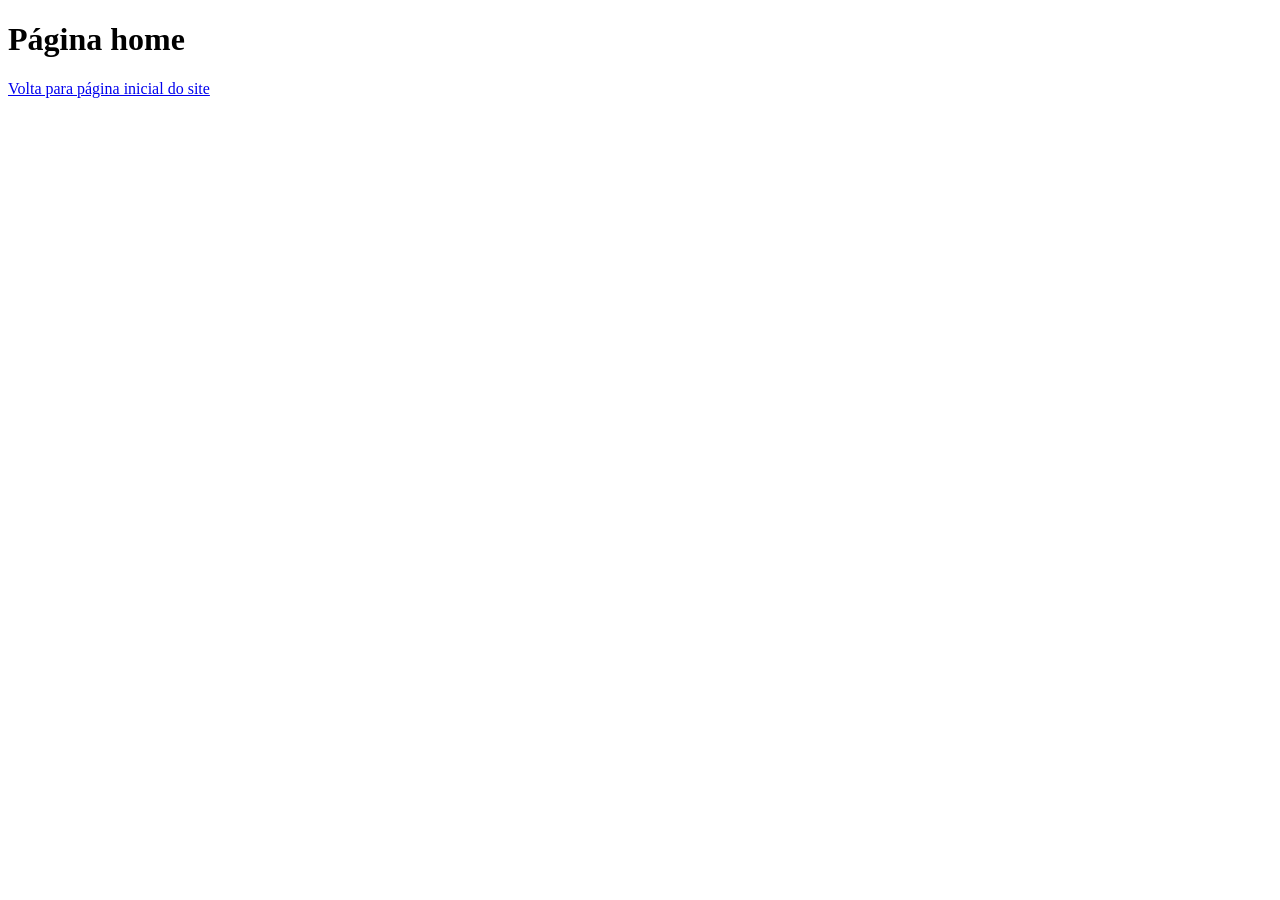
==== index.html @ 1e9fbe18 "Modifiquei o arquivo index.html acrescentado palavra no link venda.hmtl" ====
<!DOCTYPE html>
<html lang="en">
<head>
    <meta charset="UTF-8">
    <meta http-equiv="X-UA-Compatible" content="IE=edge">
    <meta name="viewport" content="width=device-width, initial-scale=1.0">
    <title>Document</title>
</head>
<body>
    <h1>Página home</h1>
    <a href="vendas.html">Volta para página inicial do site</a>
</body>
</html>
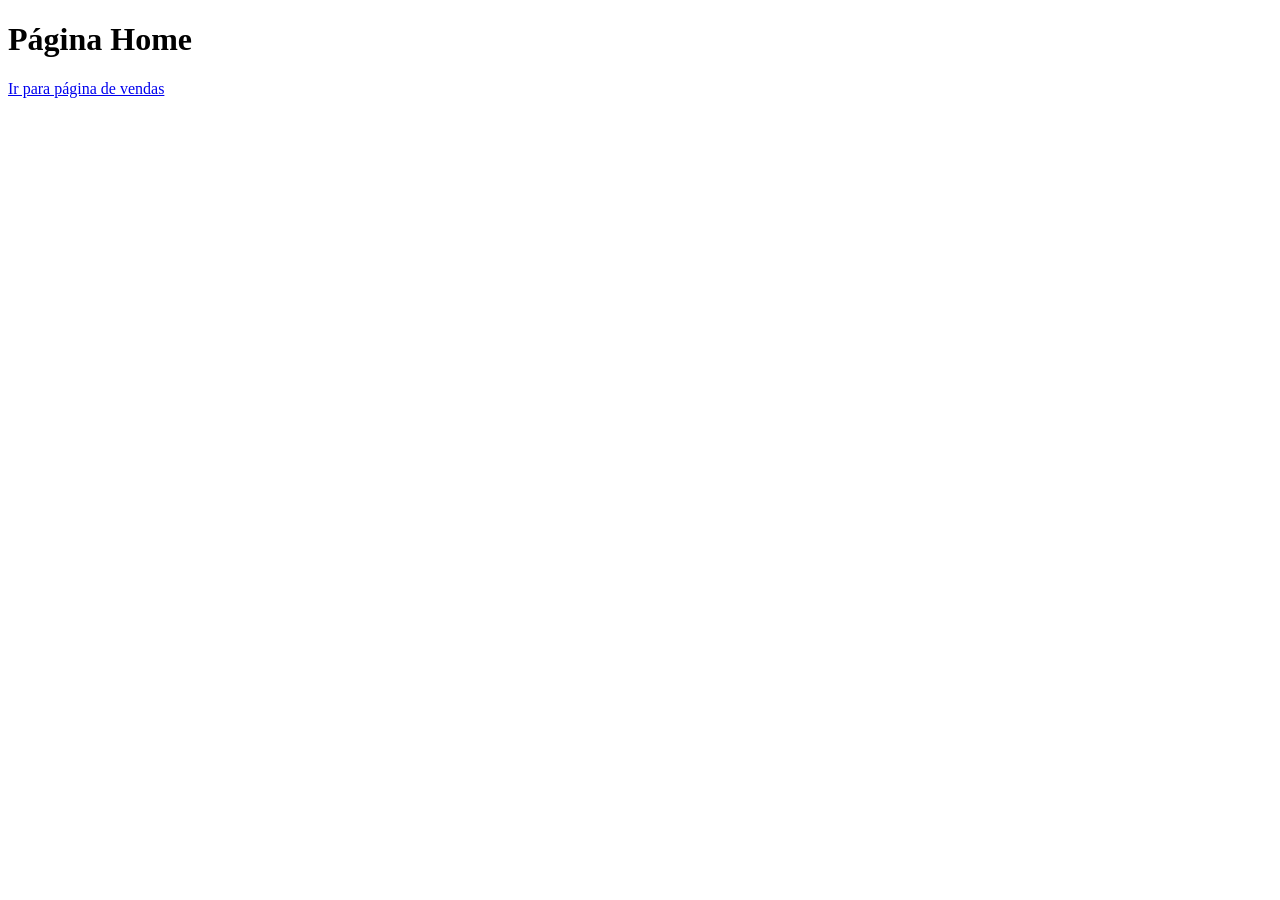
==== commit 9fe9689d: "Criadas páginas index e vendas" ====
--- a/index.html
+++ b/index.html
@@ -2,12 +2,11 @@
 <html lang="en">
 <head>
     <meta charset="UTF-8">
-    <meta http-equiv="X-UA-Compatible" content="IE=edge">
     <meta name="viewport" content="width=device-width, initial-scale=1.0">
     <title>Document</title>
 </head>
 <body>
-    <h1>Página home</h1>
-    <a href="vendas.html">Volta para página inicial do site</a>
+    <h1>Página Home</h1>
+    <a href="vendas.html">Ir para página de vendas</a>
 </body>
 </html>
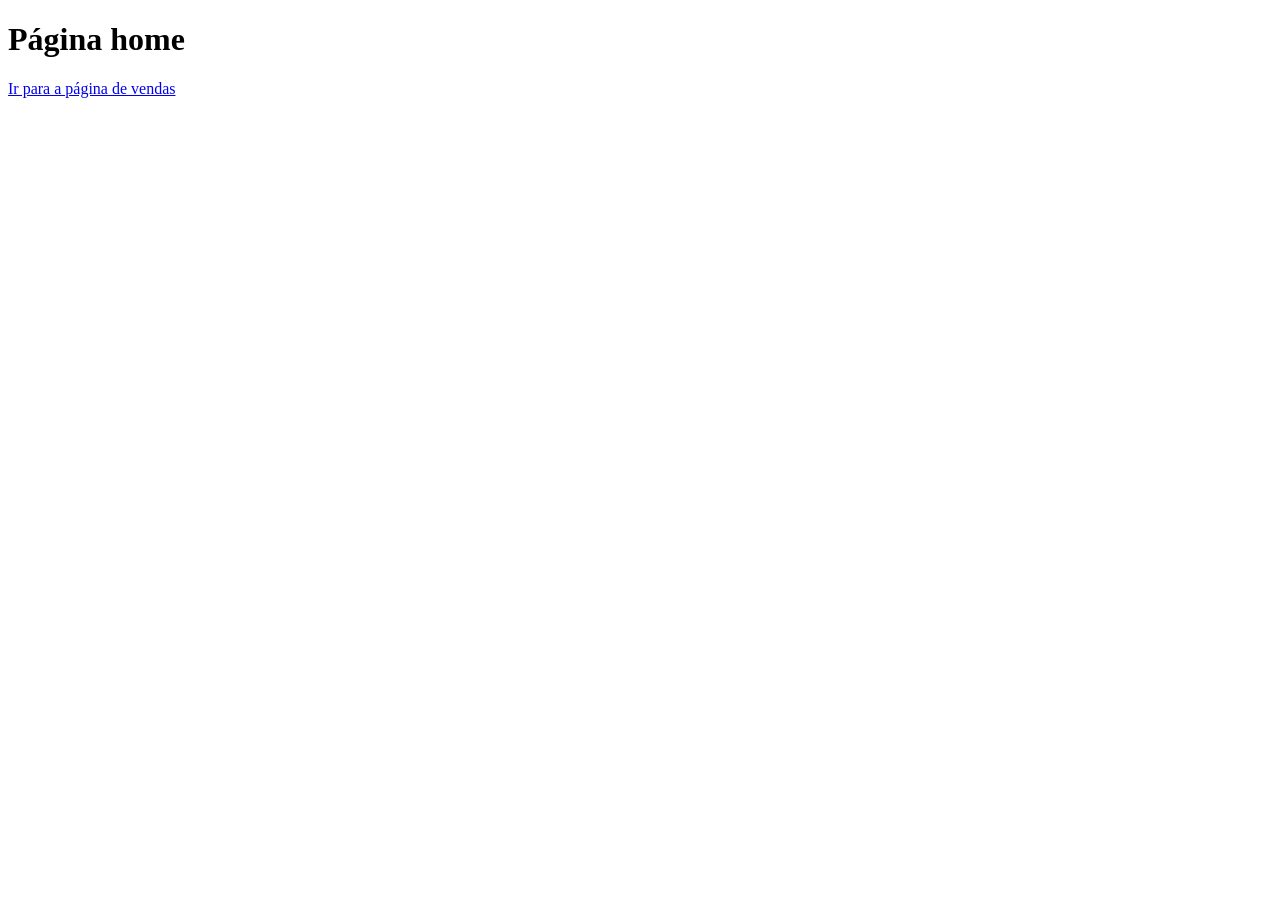
==== commit 6f513c2c: "Criadas páginas index e vendas" ====
--- a/index.html
+++ b/index.html
@@ -3,10 +3,10 @@
 <head>
     <meta charset="UTF-8">
     <meta name="viewport" content="width=device-width, initial-scale=1.0">
-    <title>Document</title>
+    <title>Home</title>
 </head>
 <body>
-    <h1>Página Home</h1>
-    <a href="vendas.html">Ir para página de vendas</a>
+    <h1>Página home</h1>
+    <a href="vendas.html">Ir para a página de vendas</a>
 </body>
 </html>
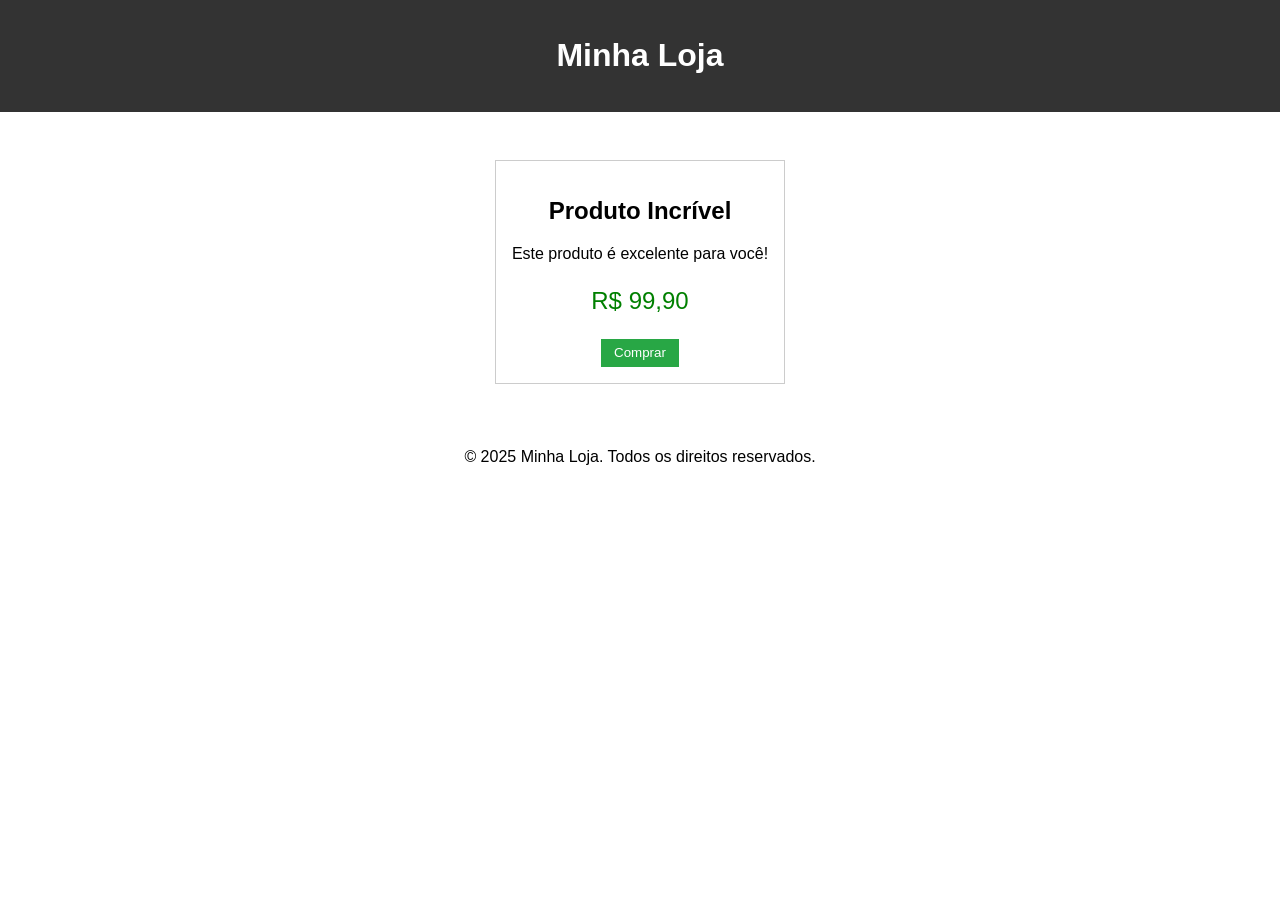
==== commit 7b9e1a62: "Página simples de vendas" ====
--- a/index.html
+++ b/index.html
@@ -1,12 +1,29 @@
 <!DOCTYPE html>
-<html lang="en">
+<html lang="pt-BR">
 <head>
-    <meta charset="UTF-8">
-    <meta name="viewport" content="width=device-width, initial-scale=1.0">
-    <title>Home</title>
+  <meta charset="UTF-8" />
+  <meta name="viewport" content="width=device-width, initial-scale=1.0" />
+  <title>Loja Simples</title>
+  <link rel="stylesheet" href="style.css" />
 </head>
 <body>
-    <h1>Página home</h1>
-    <a href="vendas.html">Ir para a página de vendas</a>
+  <header>
+    <h1>Minha Loja</h1>
+  </header>
+
+  <main>
+    <section class="produto">
+      <h2>Produto Incrível</h2>
+      <p>Este produto é excelente para você!</p>
+      <p class="preco">R$ 99,90</p>
+      <button onclick="comprar()">Comprar</button>
+    </section>
+  </main>
+
+  <footer>
+    <p>&copy; 2025 Minha Loja. Todos os direitos reservados.</p>
+  </footer>
+
+  <script src="script.js"></script>
 </body>
-</html>+</html>
--- a/style.css
+++ b/style.css
@@ -0,0 +1,40 @@
+body {
+  font-family: Arial, sans-serif;
+  margin: 0;
+  padding: 0;
+  text-align: center;
+}
+
+header {
+  background-color: #333;
+  color: white;
+  padding: 1em;
+}
+
+main {
+  padding: 2em;
+}
+
+.produto {
+  border: 1px solid #ccc;
+  padding: 1em;
+  display: inline-block;
+  margin: 1em;
+}
+
+.preco {
+  font-size: 1.5em;
+  color: green;
+}
+
+button {
+  padding: 0.5em 1em;
+  background-color: #28a745;
+  border: none;
+  color: white;
+  cursor: pointer;
+}
+
+button:hover {
+  background-color: #218838;
+}
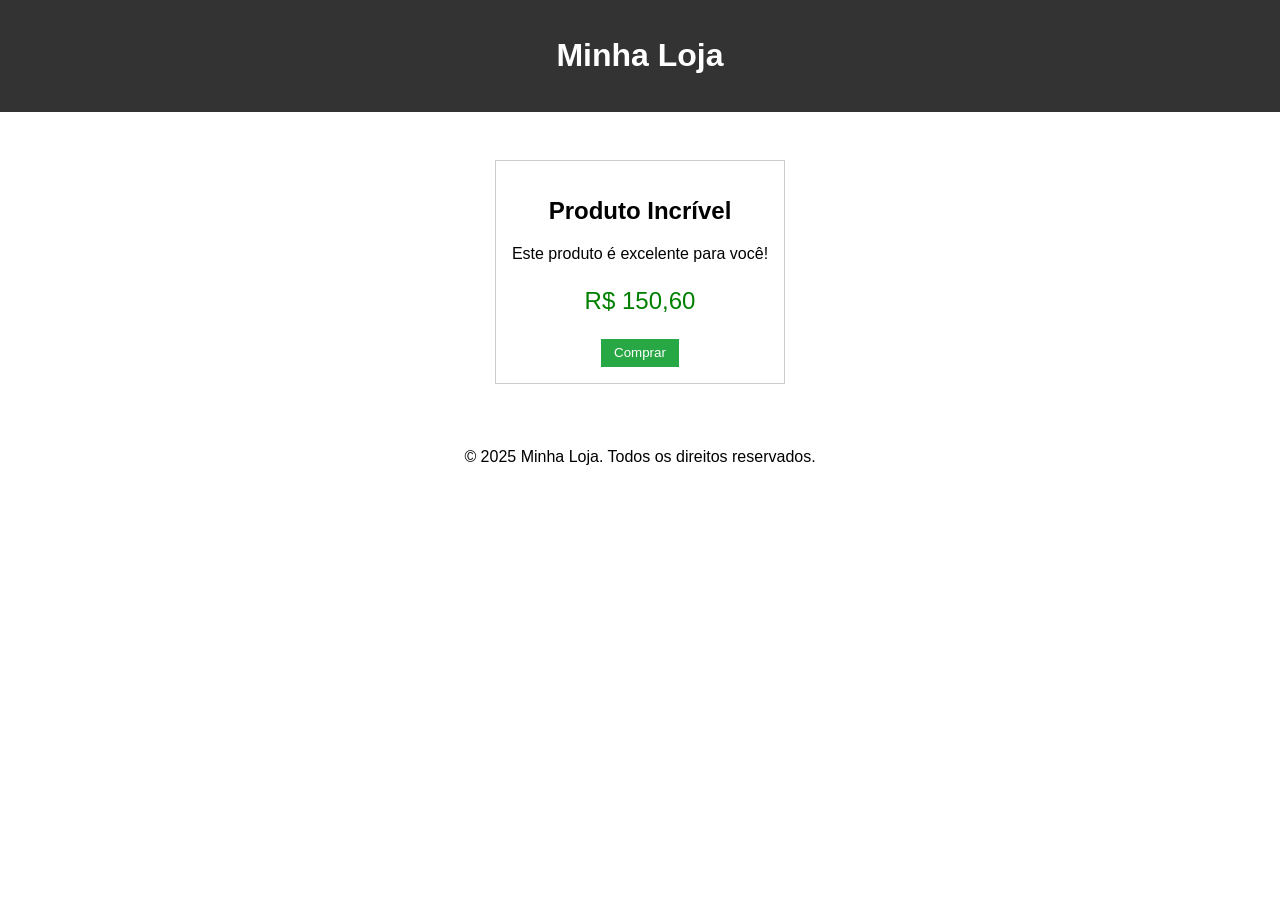
==== commit f0371d95: "Alteração deo valor do produto R$ 99,90 para R$ 150,60" ====
--- a/index.html
+++ b/index.html
@@ -8,14 +8,14 @@
 </head>
 <body>
   <header>
-    <h1>Minha Loja</h1>
+    <h1>Minha Loja </h1>
   </header>
 
   <main>
     <section class="produto">
       <h2>Produto Incrível</h2>
       <p>Este produto é excelente para você!</p>
-      <p class="preco">R$ 99,90</p>
+      <p class="preco">R$ 150,60</p>
       <button onclick="comprar()">Comprar</button>
     </section>
   </main>
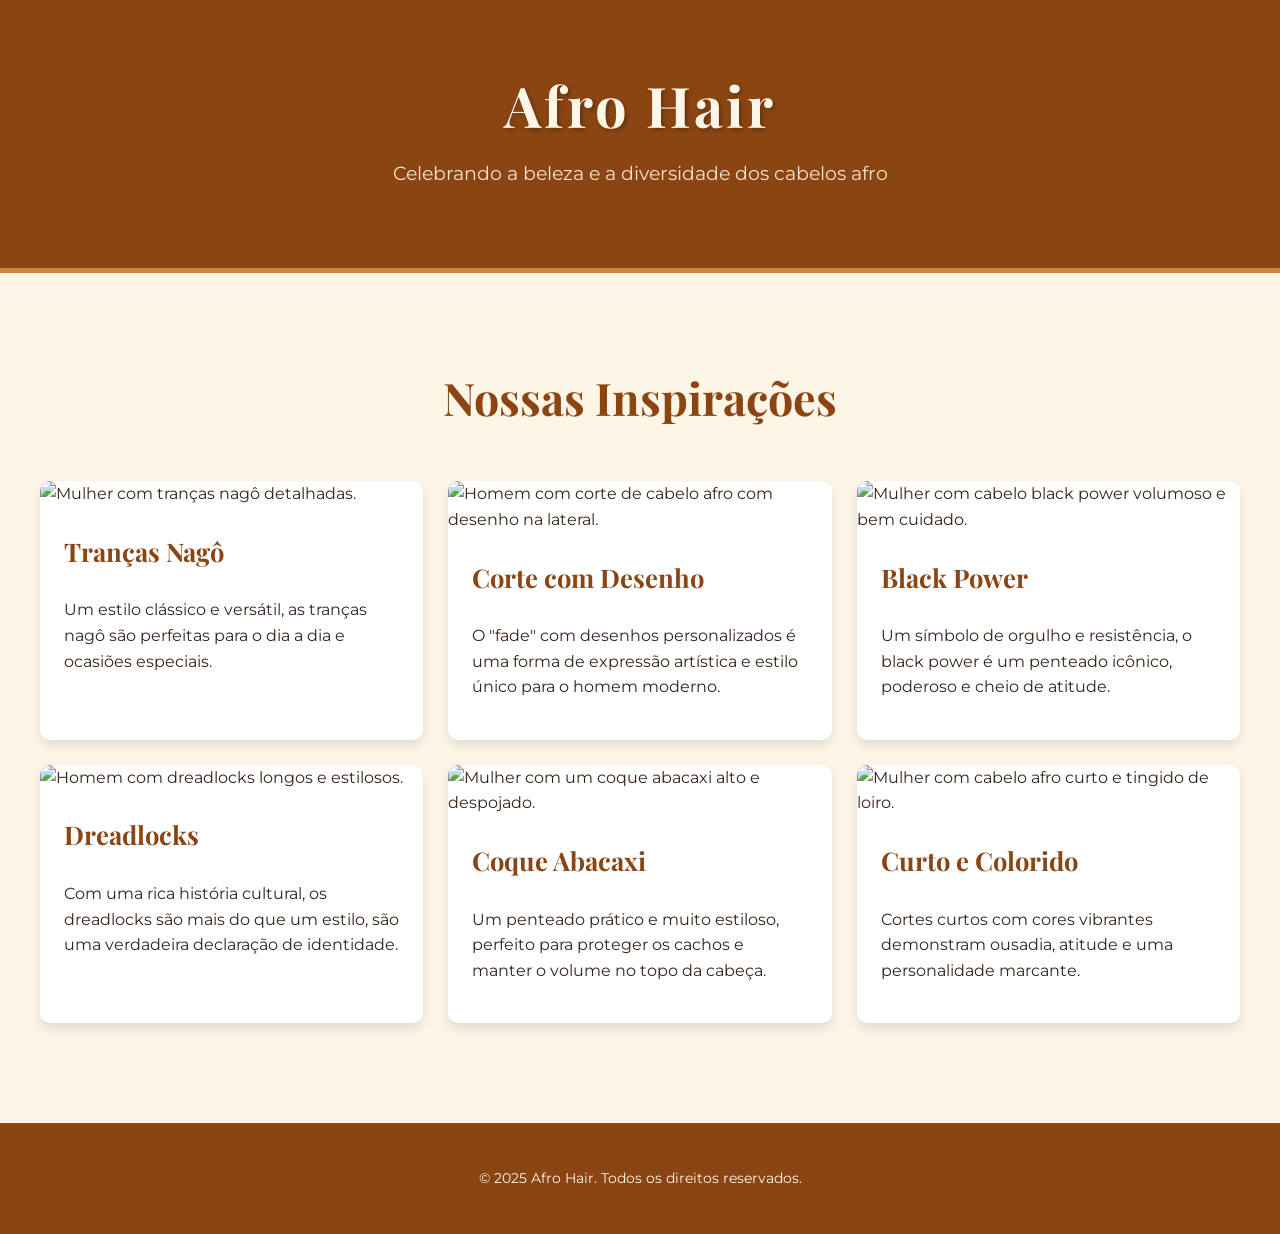
==== commit 82af5203: "Criadas página index" ====
--- a/index.html
+++ b/index.html
@@ -1,29 +1,239 @@
 <!DOCTYPE html>
 <html lang="pt-BR">
 <head>
-  <meta charset="UTF-8" />
-  <meta name="viewport" content="width=device-width, initial-scale=1.0" />
-  <title>Loja Simples</title>
-  <link rel="stylesheet" href="style.css" />
+    <meta charset="UTF-8">
+    <meta name="viewport" content="width=device-width, initial-scale=1.0">
+    <title>Beleza Afro - Inspirações de Cabelo</title>
+    <style>
+        /* Importação das fontes do Google Fonts */
+        @import url('https://fonts.googleapis.com/css2?family=Montserrat:wght@400;700&family=Playfair+Display:wght@700&display=swap');
+
+        /* Definição das variáveis de cor para fácil manutenção */
+        :root {
+            --cor-principal: #8B4513; /* SaddleBrown - Um marrom rico e profundo */
+            --cor-secundaria: #D2B48C; /* Tan - Um tom de pele mais claro, para contraste */
+            --cor-texto: #362419; /* Um marrom bem escuro, quase preto */
+            --cor-fundo: #FDF5E6; /* OldLace - Um fundo suave e quente */
+            --cor-destaque: #CD853F; /* Peru - Um tom terroso vibrante */
+        }
+
+        /* Estilos gerais do corpo da página */
+        body {
+            font-family: 'Montserrat', sans-serif;
+            margin: 0;
+            padding: 0;
+            background-color: var(--cor-fundo);
+            color: var(--cor-texto);
+            line-height: 1.6;
+        }
+
+        /* Container principal para centralizar o conteúdo */
+        .container {
+            max-width: 1200px;
+            margin: 0 auto;
+            padding: 20px;
+        }
+
+        /* Estilização do cabeçalho */
+        header {
+            background-color: var(--cor-principal);
+            color: var(--cor-fundo);
+            padding: 2.5rem 0;
+            text-align: center;
+            border-bottom: 5px solid var(--cor-destaque);
+        }
+
+        header h1 {
+            font-family: 'Playfair Display', serif;
+            font-size: 3.5rem;
+            margin: 0;
+            letter-spacing: 3px;
+            text-shadow: 2px 2px 4px rgba(0,0,0,0.3);
+        }
+
+        header p {
+            font-size: 1.2rem;
+            margin-top: 0.5rem;
+            opacity: 0.9;
+        }
+
+        /* Estilização do conteúdo principal */
+        main {
+            padding: 2rem 0;
+        }
+
+        .galeria-titulo {
+            text-align: center;
+            margin-bottom: 3rem;
+            font-family: 'Playfair Display', serif;
+            font-size: 2.8rem;
+            color: var(--cor-principal);
+        }
+
+        /* Grid da galeria de imagens */
+        .galeria {
+            display: grid;
+            /* Cria colunas responsivas: elas terão no mínimo 300px e se ajustarão ao espaço */
+            grid-template-columns: repeat(auto-fit, minmax(300px, 1fr));
+            gap: 25px;
+        }
+
+        /* Estilo dos cartões de cada penteado */
+        .cartao-cabelo {
+            background-color: white;
+            border-radius: 10px;
+            box-shadow: 0 6px 12px rgba(0, 0, 0, 0.1);
+            overflow: hidden; /* Garante que a imagem não ultrapasse as bordas arredondadas */
+            transition: transform 0.3s ease, box-shadow 0.3s ease;
+        }
+
+        .cartao-cabelo:hover {
+            transform: translateY(-10px);
+            box-shadow: 0 12px 24px rgba(0, 0, 0, 0.15);
+        }
+
+        .cartao-cabelo img {
+            width: 100%;
+            height: 320px;
+            object-fit: cover; /* Garante que a imagem cubra o espaço sem distorcer */
+        }
+
+        .cartao-conteudo {
+            padding: 1.5rem;
+        }
+
+        .cartao-conteudo h3 {
+            font-family: 'Playfair Display', serif;
+            font-size: 1.6rem;
+            margin-top: 0;
+            color: var(--cor-principal);
+        }
+
+        .cartao-conteudo p {
+            font-size: 1rem;
+            color: var(--cor-texto);
+        }
+
+        /* Estilização do rodapé */
+        footer {
+            background-color: var(--cor-principal);
+            color: var(--cor-fundo);
+            text-align: center;
+            padding: 1.5rem 0;
+            margin-top: 3rem;
+        }
+
+        footer p {
+            margin: 0;
+            font-size: 0.9rem;
+        }
+
+        /* Media Queries para responsividade em telas menores */
+        @media (max-width: 768px) {
+            header h1 {
+                font-size: 2.5rem;
+            }
+
+            .galeria-titulo {
+                font-size: 2.2rem;
+            }
+        }
+    </style>
 </head>
 <body>
-  <header>
-    <h1>Minha Loja </h1>
-  </header>
-
-  <main>
-    <section class="produto">
-      <h2>Produto Incrível</h2>
-      <p>Este produto é excelente para você!</p>
-      <p class="preco">R$ 150,60</p>
-      <button onclick="comprar()">Comprar</button>
-    </section>
-  </main>
-
-  <footer>
-    <p>&copy; 2025 Minha Loja. Todos os direitos reservados.</p>
-  </footer>
-
-  <script src="script.js"></script>
+
+    <header>
+        <div class="container">
+            <h1>Afro Hair</h1>
+            <p>Celebrando a beleza e a diversidade dos cabelos afro</p>
+        </div>
+    </header>
+
+    <main>
+        <div class="container">
+            <h2 class="galeria-titulo">Nossas Inspirações</h2>
+            <div class="galeria">
+                <!-- Cartão 1: Tranças -->
+                <div class="cartao-cabelo">
+                    <img src="https://images.pexels.com/photos/3992870/pexels-photo-3992870.jpeg?auto=compress&cs=tinysrgb&w=1260&h=750&dpr=1" alt="Mulher com tranças nagô detalhadas." onerror="this.onerror=null;this.src='https://placehold.co/600x400/8B4513/FDF5E6?text=Tranças';">
+                    <div class="cartao-conteudo">
+                        <h3>Tranças Nagô</h3>
+                        <p>Um estilo clássico e versátil, as tranças nagô são perfeitas para o dia a dia e ocasiões especiais.</p>
+                    </div>
+                </div>
+                <!-- Cartão 2: Corte Masculino -->
+                <div class="cartao-cabelo">
+                    <img src="https://images.pexels.com/photos/2779133/pexels-photo-2779133.jpeg?auto=compress&cs=tinysrgb&w=1260&h=750&dpr=1" alt="Homem com corte de cabelo afro com desenho na lateral." onerror="this.onerror=null;this.src='https://placehold.co/600x400/8B4513/FDF5E6?text=Corte+Masculino';">
+                    <div class="cartao-conteudo">
+                        <h3>Corte com Desenho</h3>
+                        <p>O "fade" com desenhos personalizados é uma forma de expressão artística e estilo único para o homem moderno.</p>
+                    </div>
+                </div>
+                <!-- Cartão 3: Black Power -->
+                <div class="cartao-cabelo">
+                    <img src="https://images.pexels.com/photos/4621616/pexels-photo-4621616.jpeg?auto=compress&cs=tinysrgb&w=1260&h=750&dpr=1" alt="Mulher com cabelo black power volumoso e bem cuidado." onerror="this.onerror=null;this.src='https://placehold.co/600x400/8B4513/FDF5E6?text=Black+Power';">
+                    <div class="cartao-conteudo">
+                        <h3>Black Power</h3>
+                        <p>Um símbolo de orgulho e resistência, o black power é um penteado icônico, poderoso e cheio de atitude.</p>
+                    </div>
+                </div>
+                <!-- Cartão 4: Dreadlocks -->
+                <div class="cartao-cabelo">
+                    <img src="https://images.pexels.com/photos/4058223/pexels-photo-4058223.jpeg?auto=compress&cs=tinysrgb&w=1260&h=750&dpr=1" alt="Homem com dreadlocks longos e estilosos." onerror="this.onerror=null;this.src='https://placehold.co/600x400/8B4513/FDF5E6?text=Dreadlocks';">
+                    <div class="cartao-conteudo">
+                        <h3>Dreadlocks</h3>
+                        <p>Com uma rica história cultural, os dreadlocks são mais do que um estilo, são uma verdadeira declaração de identidade.</p>
+                    </div>
+                </div>
+                <!-- Cartão 5: Coque -->
+                <div class="cartao-cabelo">
+                    <img src="https://images.pexels.com/photos/2881792/pexels-photo-2881792.jpeg?auto=compress&cs=tinysrgb&w=1260&h=750&dpr=1" alt="Mulher com um coque abacaxi alto e despojado." onerror="this.onerror=null;this.src='https://placehold.co/600x400/8B4513/FDF5E6?text=Coque+Abacaxi';">
+                    <div class="cartao-conteudo">
+                        <h3>Coque Abacaxi</h3>
+                        <p>Um penteado prático e muito estiloso, perfeito para proteger os cachos e manter o volume no topo da cabeça.</p>
+                    </div>
+                </div>
+                <!-- Cartão 6: Curto e Colorido -->
+                <div class="cartao-cabelo">
+                    <img src="https://images.pexels.com/photos/1858098/pexels-photo-1858098.jpeg?auto=compress&cs=tinysrgb&w=1260&h=750&dpr=1" alt="Mulher com cabelo afro curto e tingido de loiro." onerror="this.onerror=null;this.src='https://placehold.co/600x400/8B4513/FDF5E6?text=Curto+e+Colorido';">
+                    <div class="cartao-conteudo">
+                        <h3>Curto e Colorido</h3>
+                        <p>Cortes curtos com cores vibrantes demonstram ousadia, atitude e uma personalidade marcante.</p>
+                    </div>
+                </div>
+            </div>
+        </div>
+    </main>
+
+    <footer>
+        <div class="container">
+            <p>&copy; 2025 Afro Hair. Todos os direitos reservados.</p>
+        </div>
+    </footer>
+
+    <script>
+        // Pequeno script para adicionar um efeito de surgimento suave nos cartões
+        document.addEventListener("DOMContentLoaded", function() {
+            const cartoes = document.querySelectorAll('.cartao-cabelo');
+
+            const observer = new IntersectionObserver((entries) => {
+                entries.forEach(entry => {
+                    if (entry.isIntersecting) {
+                        entry.target.style.opacity = 1;
+                        entry.target.style.transform = 'translateY(0)';
+                        observer.unobserve(entry.target); // Para a observação após a animação
+                    }
+                });
+            }, { threshold: 0.1 }); // O callback é chamado quando 10% do item está visível
+
+            cartoes.forEach(cartao => {
+                cartao.style.opacity = 0;
+                cartao.style.transform = 'translateY(20px)';
+                cartao.style.transition = 'opacity 0.6s ease-out, transform 0.6s ease-out';
+                observer.observe(cartao);
+            });
+        });
+    </script>
+
 </body>
 </html>
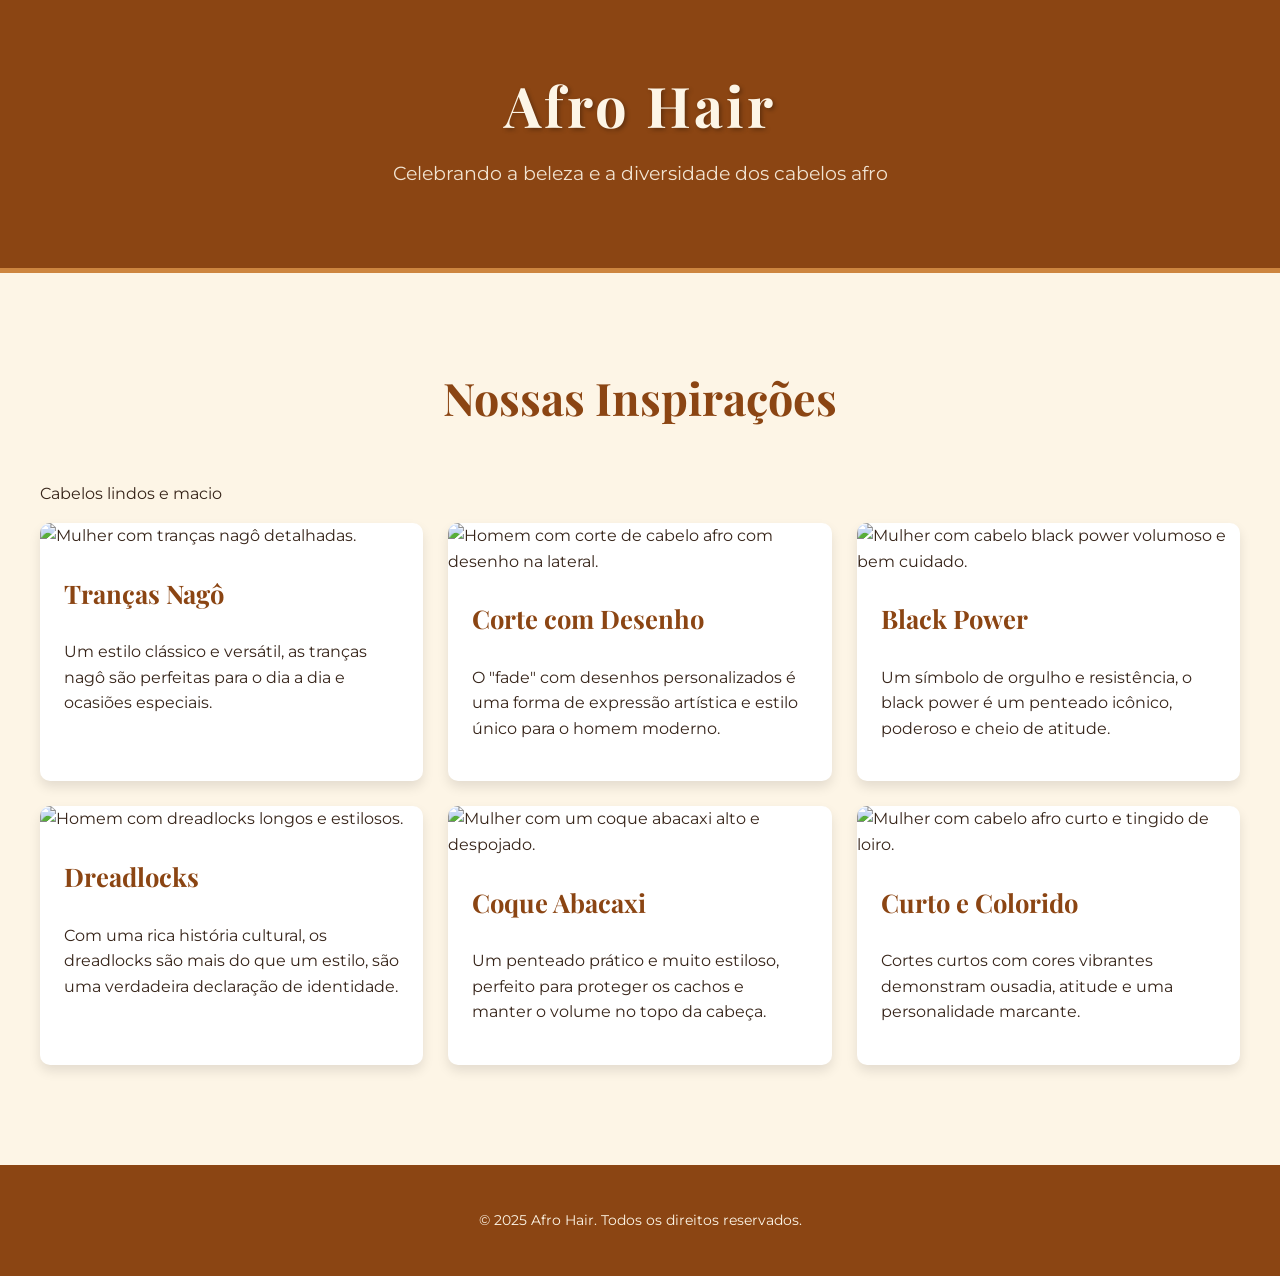
==== commit e7a9741f: "Acrescentei o texto: cabelos lindos e macio" ====
--- a/index.html
+++ b/index.html
@@ -152,6 +152,7 @@
     <main>
         <div class="container">
             <h2 class="galeria-titulo">Nossas Inspirações</h2>
+            <p> Cabelos lindos e macio</p>
             <div class="galeria">
                 <!-- Cartão 1: Tranças -->
                 <div class="cartao-cabelo">
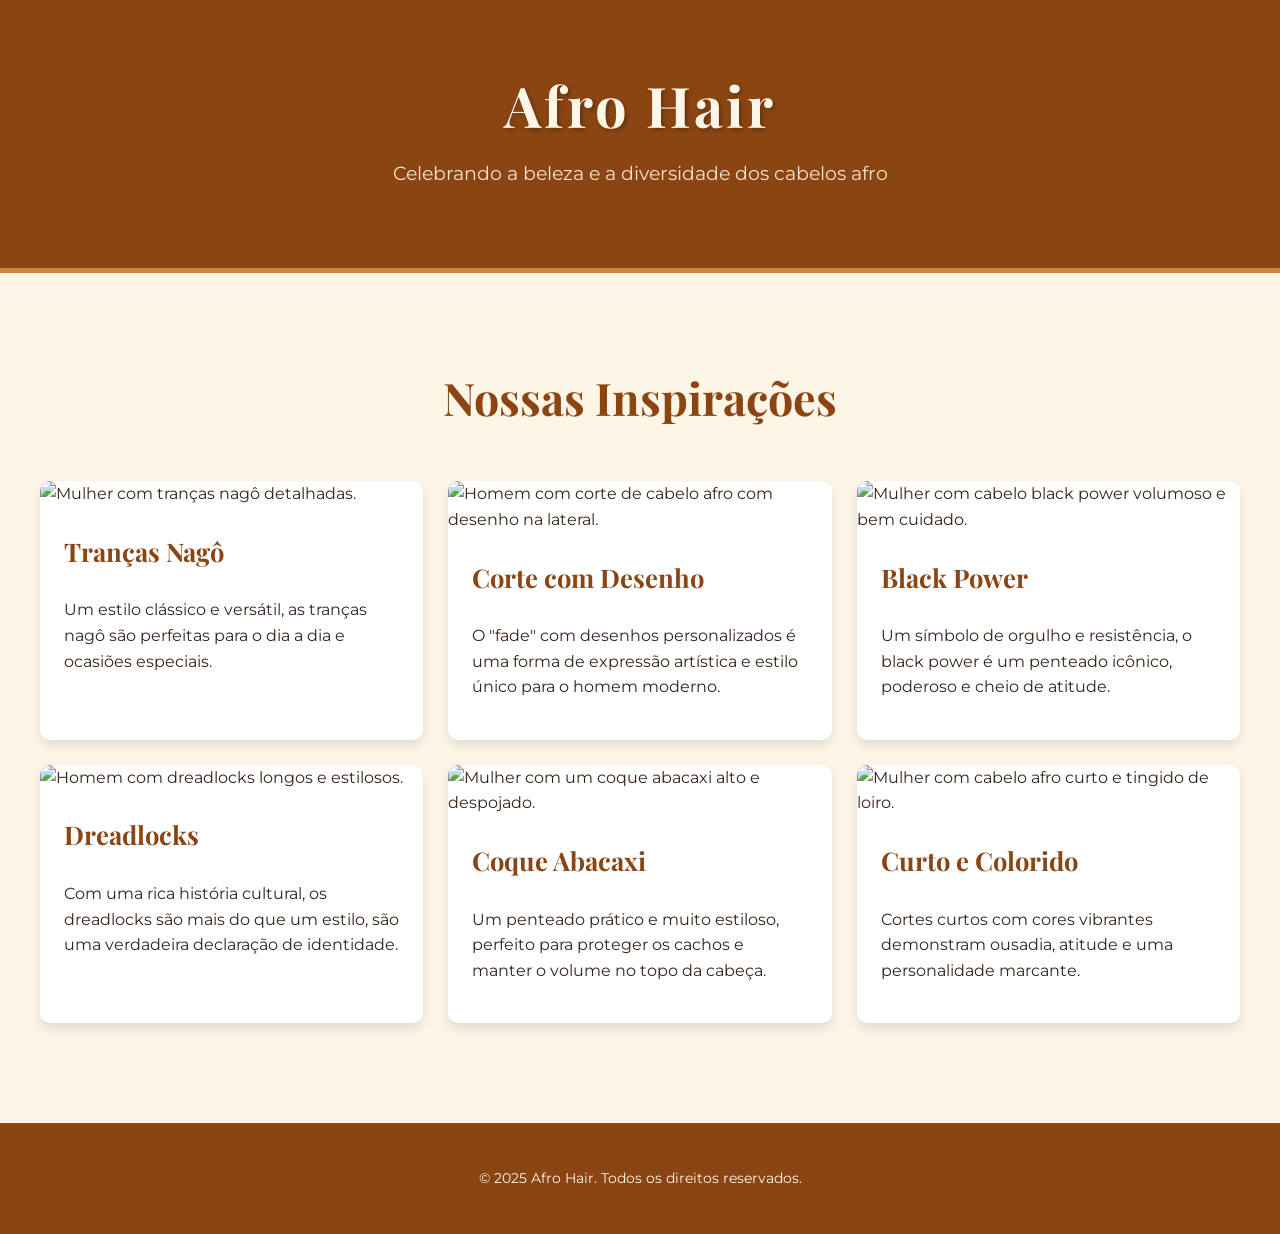
==== commit a50c32f8: "Excluir o texto cabelos lindos e macio" ====
--- a/index.html
+++ b/index.html
@@ -152,7 +152,6 @@
     <main>
         <div class="container">
             <h2 class="galeria-titulo">Nossas Inspirações</h2>
-            <p> Cabelos lindos e macio</p>
             <div class="galeria">
                 <!-- Cartão 1: Tranças -->
                 <div class="cartao-cabelo">
